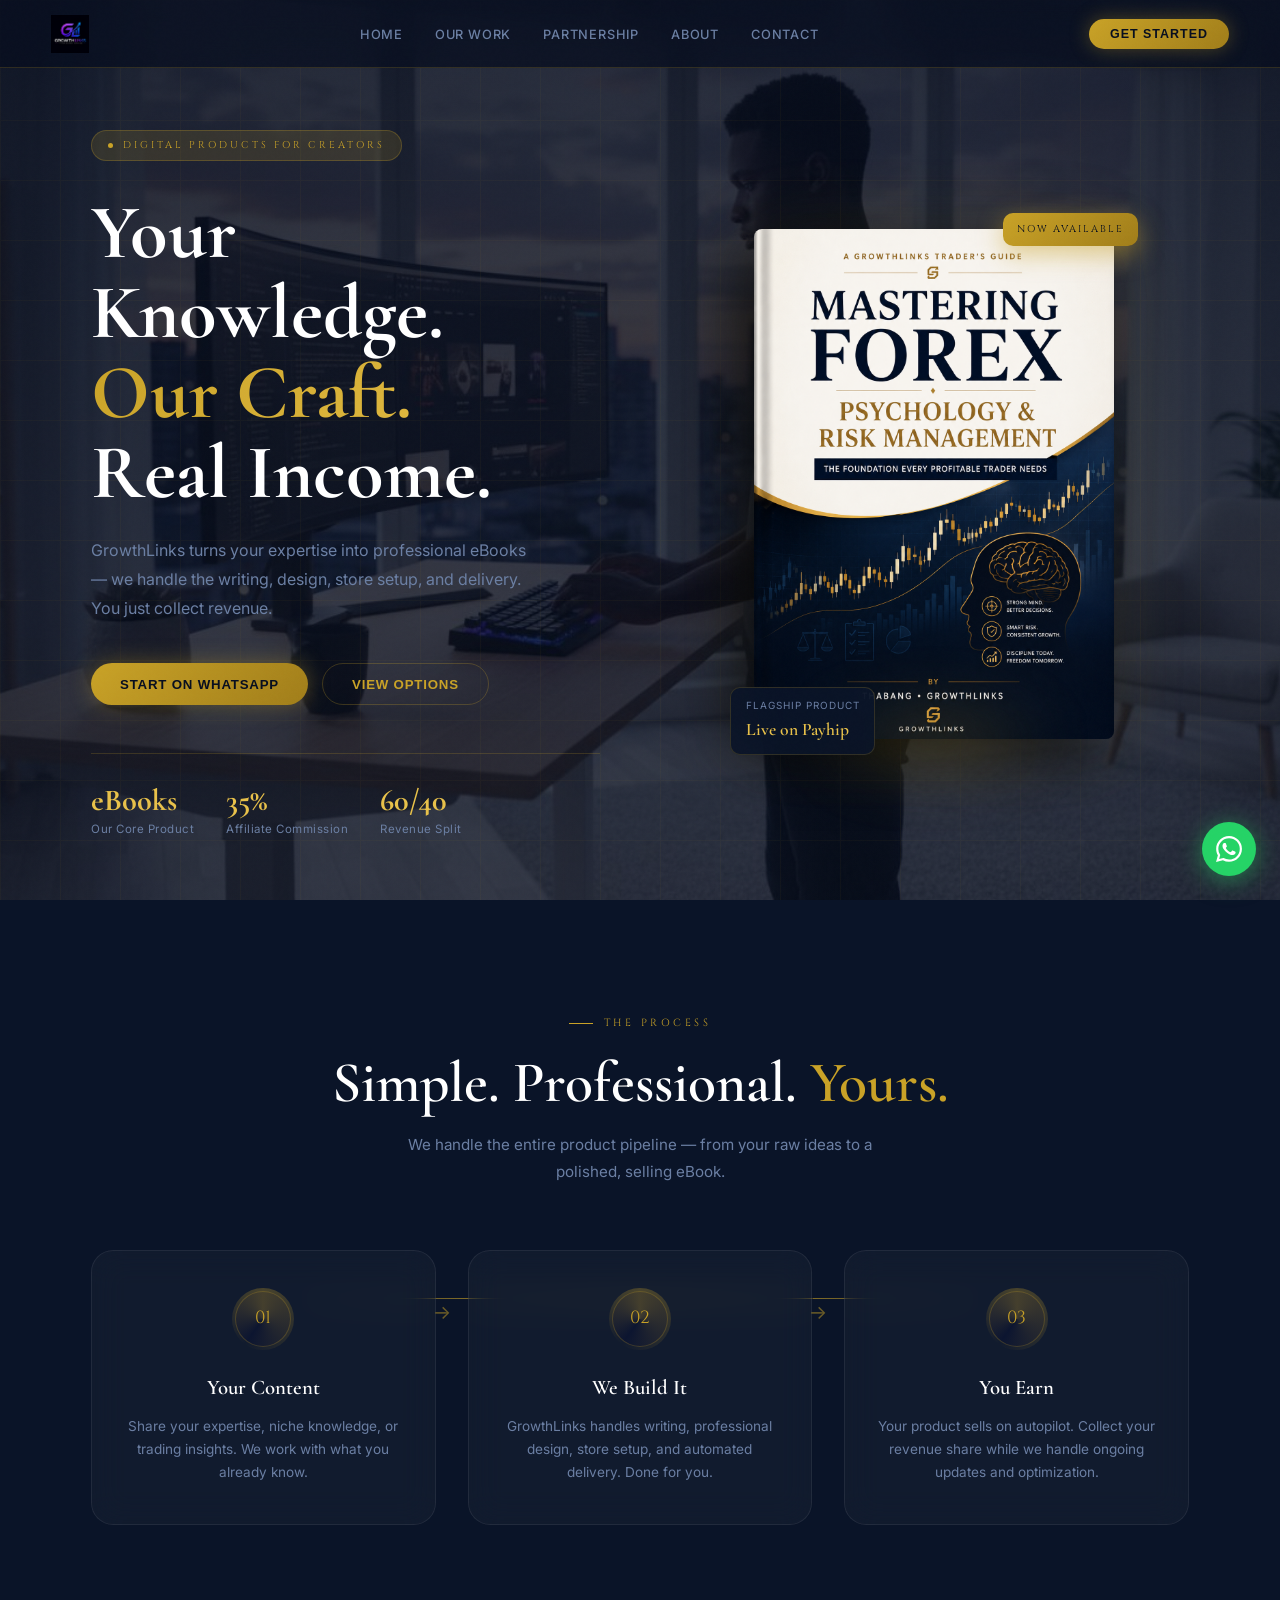
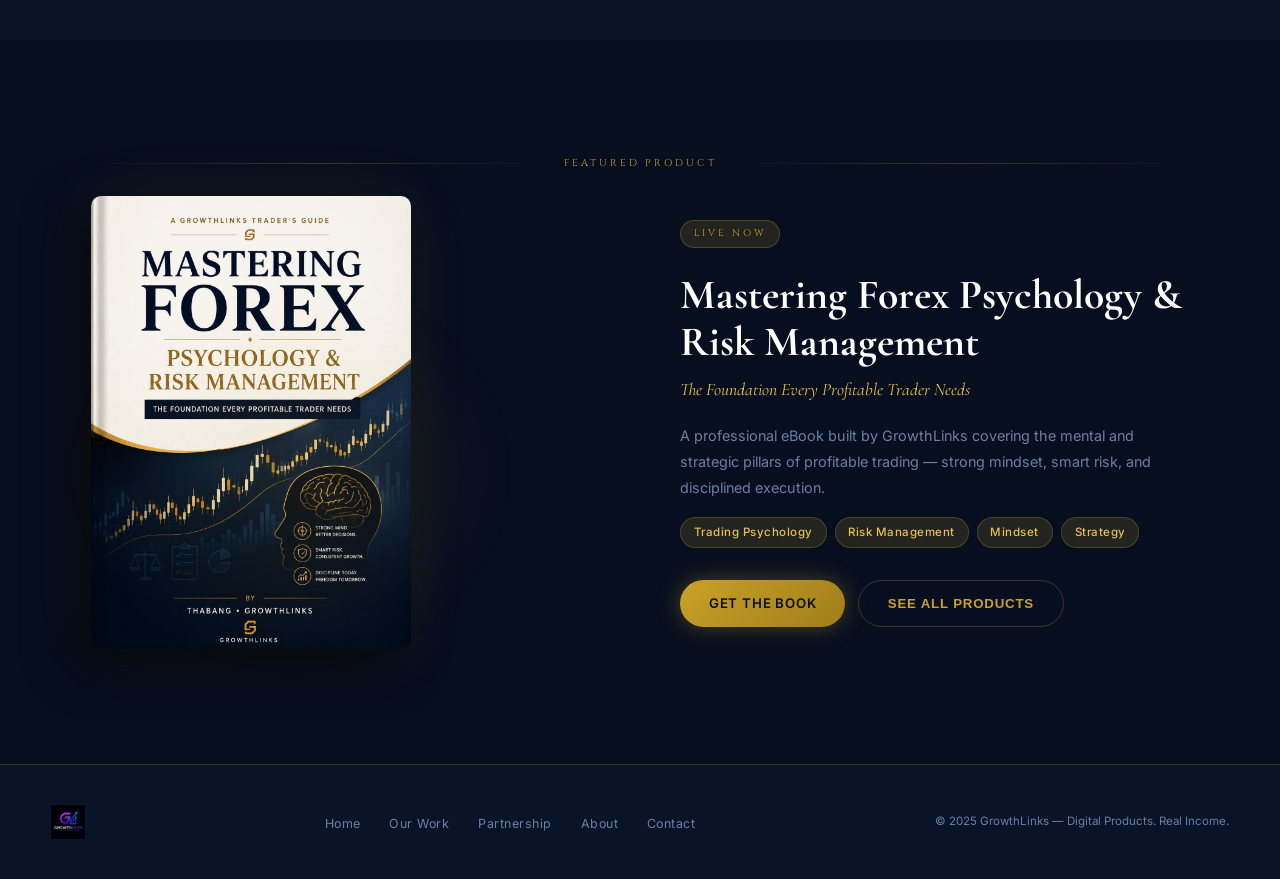
==== Index.html @ 74db0eb9 "Add files via upload" ====
<!DOCTYPE html>
<html lang="en">
<head>
<meta charset="UTF-8"/>
<meta name="viewport" content="width=device-width,initial-scale=1.0"/>
<title>GrowthLinks — Digital Products for Creators</title>
<link rel="preconnect" href="https://fonts.googleapis.com"/>
<link rel="preconnect" href="https://fonts.gstatic.com" crossorigin/>
<link href="https://fonts.googleapis.com/css2?family=Cormorant+Garamond:wght@400;500;600;700&family=Inter:wght@300;400;500;600&family=Cinzel:wght@400;600&display=swap" rel="stylesheet"/>
<style>
/* ═══ TOKENS ═══ */
:root {
  --navy:       #070e1f;
  --navy-mid:   #0a1428;
  --navy-light: #0f1e3d;
  --navy-card:  #0c1530;
  --gold:       #c9a227;
  --gold-light: #e8c14a;
  --gold-dim:   rgba(201,162,39,0.15);
  --gold-border:rgba(201,162,39,0.25);
  --cream:      #f5f0e8;
  --cream-dim:  #d4ccbb;
  --white:      #ffffff;
  --muted:      #6b7fa3;
  --glass:      rgba(255,255,255,0.03);
  --glass-md:   rgba(255,255,255,0.06);
  --border:     rgba(255,255,255,0.07);
  --border-gold:rgba(201,162,39,0.2);

  --ff-display: 'Cormorant Garamond', serif;
  --ff-title:   'Cinzel', serif;
  --ff-body:    'Inter', sans-serif;

  --nav-h: 68px;
  --max-w: 1200px;
  --r:     14px;
  --r-lg:  22px;
}

/* ═══ RESET ═══ */
*,*::before,*::after{box-sizing:border-box;margin:0;padding:0}
html{scroll-behavior:smooth}
body{
  font-family:var(--ff-body);
  background:var(--navy);
  color:var(--cream);
  overflow-x:hidden;
  line-height:1.65;
  -webkit-font-smoothing:antialiased;
}
img{display:block;max-width:100%}
a{text-decoration:none;color:inherit}
::-webkit-scrollbar{width:4px}
::-webkit-scrollbar-track{background:var(--navy)}
::-webkit-scrollbar-thumb{background:var(--gold);border-radius:99px}

/* noise */
body::after{
  content:'';position:fixed;inset:0;z-index:9000;pointer-events:none;
  background-image:url("data:image/svg+xml,%3Csvg viewBox='0 0 256 256' xmlns='http://www.w3.org/2000/svg'%3E%3Cfilter id='n'%3E%3CfeTurbulence type='fractalNoise' baseFrequency='0.9' numOctaves='4'/%3E%3C/filter%3E%3Crect width='100%25' height='100%25' filter='url(%23n)'/%3E%3C/svg%3E");
  opacity:0.022;mix-blend-mode:overlay;
}

/* ═══ NAV ═══ */
#navbar{
  position:fixed;top:0;left:0;right:0;z-index:800;
  height:var(--nav-h);
  display:flex;align-items:center;justify-content:space-between;
  padding:0 clamp(1.2rem,4vw,3.5rem);
  background:rgba(7,14,31,0.75);
  backdrop-filter:blur(20px);
  border-bottom:1px solid var(--border-gold);
  transition:background 0.4s;
}
#navbar.scrolled{background:rgba(7,14,31,0.96)}
.nav-logo{height:38px;width:auto;cursor:pointer}
.nav-links{display:flex;align-items:center;gap:0.2rem;list-style:none}
.nav-links a{
  padding:0.4rem 0.9rem;font-size:0.8rem;font-weight:500;
  letter-spacing:0.8px;text-transform:uppercase;color:var(--muted);
  border-radius:8px;transition:color 0.2s,background 0.2s;
}
.nav-links a:hover{color:var(--cream);background:var(--glass)}
.nav-links a.active{color:var(--gold)}
.nav-cta{
  padding:0.5rem 1.3rem;
  background:linear-gradient(135deg,var(--gold),#a07d1a);
  color:var(--navy);font-size:0.78rem;font-weight:700;
  letter-spacing:1px;text-transform:uppercase;
  border:none;border-radius:99px;cursor:pointer;
  box-shadow:0 0 20px rgba(201,162,39,0.35);
  transition:box-shadow 0.3s,transform 0.2s;
}
.nav-cta:hover{box-shadow:0 0 36px rgba(201,162,39,0.6);transform:translateY(-1px)}
.nav-burger{display:none;flex-direction:column;gap:5px;cursor:pointer;padding:4px}
.nav-burger span{width:22px;height:1.5px;background:var(--cream-dim);border-radius:99px;transition:all 0.3s}
.mobile-nav{
  display:none;position:fixed;top:var(--nav-h);left:0;right:0;
  background:rgba(7,14,31,0.98);backdrop-filter:blur(24px);
  padding:1.5rem 2rem;flex-direction:column;gap:0;z-index:799;
  border-bottom:1px solid var(--border-gold);
}
.mobile-nav.open{display:flex}
.mobile-nav a{
  padding:0.9rem 0;color:var(--muted);font-size:0.9rem;
  border-bottom:1px solid var(--border);
  transition:color 0.2s;
}
.mobile-nav a:last-child{border:none}
.mobile-nav a:hover{color:var(--gold)}

/* ═══ PAGE SYSTEM ═══ */
.page{display:none;min-height:100vh}
.page.active{display:block}

/* ═══ SHARED ═══ */
.wrap{max-width:var(--max-w);margin:0 auto;padding:0 clamp(1.2rem,4vw,3.5rem)}
.section{padding:clamp(5rem,9vw,8rem) 0}
.section-sm{padding:clamp(3rem,6vw,5rem) 0}

/* divider */
.gold-rule{
  display:flex;align-items:center;gap:1rem;margin-bottom:1.5rem;
}
.gold-rule::before,.gold-rule::after{
  content:'';flex:1;height:1px;
  background:linear-gradient(90deg,transparent,var(--gold-border),transparent);
}
.gold-rule-text{
  font-family:var(--ff-title);font-size:0.62rem;
  letter-spacing:3px;color:var(--gold);text-transform:uppercase;
  white-space:nowrap;
}

.eyebrow{
  font-family:var(--ff-title);font-size:0.65rem;
  letter-spacing:3.5px;text-transform:uppercase;
  color:var(--gold);margin-bottom:1.2rem;
  display:flex;align-items:center;gap:0.7rem;
}
.eyebrow::before{content:'';width:24px;height:1px;background:var(--gold)}

.display{
  font-family:var(--ff-display);
  font-size:clamp(3rem,7vw,5.5rem);
  font-weight:600;line-height:1.05;
  color:var(--white);
}
.title{
  font-family:var(--ff-display);
  font-size:clamp(2rem,4.5vw,3.8rem);
  font-weight:600;line-height:1.1;
  color:var(--white);
}
.subtitle{
  font-family:var(--ff-display);
  font-size:clamp(1.3rem,2.5vw,1.8rem);
  font-weight:500;color:var(--gold-light);
}
.body{font-size:0.95rem;color:var(--muted);line-height:1.8}
.gold{color:var(--gold)}
.cream{color:var(--cream)}
.italic{font-style:italic}

/* BUTTONS */
.btn{
  display:inline-flex;align-items:center;gap:0.55rem;
  padding:0.8rem 1.8rem;border-radius:99px;
  font-weight:600;font-size:0.83rem;letter-spacing:0.8px;
  text-transform:uppercase;border:none;cursor:pointer;
  transition:transform 0.2s,box-shadow 0.3s;
  text-decoration:none;
}
.btn:hover{transform:translateY(-2px)}
.btn-gold{
  background:linear-gradient(135deg,var(--gold),#a07d1a);
  color:var(--navy);
  box-shadow:0 0 22px rgba(201,162,39,0.35);
}
.btn-gold:hover{box-shadow:0 0 40px rgba(201,162,39,0.6)}
.btn-outline{
  background:transparent;color:var(--gold);
  border:1px solid var(--gold-border);
}
.btn-outline:hover{background:var(--gold-dim);border-color:var(--gold)}
.btn-glass{
  background:var(--glass-md);color:var(--cream);
  border:1px solid var(--border);
  backdrop-filter:blur(12px);
}
.btn-glass:hover{background:rgba(255,255,255,0.1)}

/* CARDS */
.glass-card{
  background:var(--glass);border:1px solid var(--border);
  border-radius:var(--r-lg);backdrop-filter:blur(16px);
  transition:border-color 0.3s,box-shadow 0.3s,transform 0.3s;
}
.glass-card:hover{
  border-color:var(--border-gold);
  box-shadow:0 20px 50px rgba(201,162,39,0.08);
  transform:translateY(-3px);
}

/* REVEAL */
.reveal{opacity:0;transform:translateY(24px);transition:opacity 0.7s ease,transform 0.7s ease}
.reveal.visible{opacity:1;transform:none}
.d1{transition-delay:0.1s}.d2{transition-delay:0.2s}
.d3{transition-delay:0.3s}.d4{transition-delay:0.4s}
.d5{transition-delay:0.5s}.d6{transition-delay:0.6s}

/* ═══════════════════════════
   HOME
═══════════════════════════ */

/* HERO */
#home-hero{
  position:relative;min-height:100vh;
  display:flex;align-items:center;
  padding-top:var(--nav-h);overflow:hidden;
  background:var(--navy);
}
.hero-radial{
  position:absolute;inset:0;pointer-events:none;
  background:
    linear-gradient(160deg,rgba(7,14,31,0.88) 0%,rgba(7,14,31,0.65) 100%),
    url('[data-uri]') center/cover no-repeat;
}
.hero-lines{
  position:absolute;inset:0;pointer-events:none;opacity:0.04;
  background-image:
    linear-gradient(var(--gold) 1px,transparent 1px),
    linear-gradient(90deg,var(--gold) 1px,transparent 1px);
  background-size:60px 60px;
}
.hero-inner{
  position:relative;z-index:1;
  display:grid;grid-template-columns:1fr 1fr;
  gap:5rem;align-items:center;
}
.hero-left{}
.hero-kicker{
  display:inline-flex;align-items:center;gap:0.6rem;
  font-family:var(--ff-title);font-size:0.62rem;
  letter-spacing:3px;text-transform:uppercase;color:var(--gold);
  background:var(--gold-dim);border:1px solid var(--gold-border);
  padding:0.4rem 1rem;border-radius:99px;margin-bottom:2rem;
}
.hero-kicker-dot{width:5px;height:5px;border-radius:50%;background:var(--gold);animation:pulse 2s infinite}
@keyframes pulse{0%,100%{opacity:1}50%{opacity:0.3}}
.hero-title{
  font-family:var(--ff-display);
  font-size:clamp(3.2rem,6vw,5.2rem);
  font-weight:700;line-height:1.04;
  color:var(--white);margin-bottom:1.5rem;
}
.hero-title .accent{
  display:block;
  background:linear-gradient(135deg,var(--gold),var(--gold-light));
  -webkit-background-clip:text;-webkit-text-fill-color:transparent;
}
.hero-sub{
  font-size:1rem;color:var(--muted);line-height:1.8;
  max-width:440px;margin-bottom:2.5rem;
}
.hero-btns{display:flex;gap:0.9rem;flex-wrap:wrap;margin-bottom:3rem}
.hero-proof{
  display:flex;gap:2rem;
  padding-top:2rem;border-top:1px solid var(--border-gold);
  flex-wrap:wrap;
}
.proof-item{}
.proof-val{
  font-family:var(--ff-display);font-size:1.9rem;font-weight:700;
  color:var(--gold-light);line-height:1;
}
.proof-label{font-size:0.72rem;color:var(--muted);letter-spacing:0.5px;margin-top:0.2rem}

/* Book visual */
.hero-right{
  display:flex;justify-content:center;align-items:center;
  position:relative;
}
.book-wrap{
  position:relative;z-index:1;
  animation:bookFloat 5s ease-in-out infinite;
}
@keyframes bookFloat{0%,100%{transform:translateY(0) rotate(-1deg)}50%{transform:translateY(-16px) rotate(1deg)}}
.book-img{
  width:100%;max-width:360px;
  border-radius:8px;
  box-shadow:
    -20px 20px 60px rgba(0,0,0,0.7),
    0 0 80px rgba(201,162,39,0.12),
    inset -2px 0 8px rgba(0,0,0,0.4);
}
.book-glow{
  position:absolute;bottom:-10%;left:50%;transform:translateX(-50%);
  width:280px;height:100px;
  background:radial-gradient(ellipse,rgba(201,162,39,0.25),transparent 65%);
  filter:blur(30px);pointer-events:none;
}
.book-badge{
  position:absolute;top:-1rem;right:-1.5rem;
  background:linear-gradient(135deg,var(--gold),#a07d1a);
  color:var(--navy);
  font-family:var(--ff-title);font-size:0.62rem;letter-spacing:2px;
  text-transform:uppercase;
  padding:0.5rem 0.9rem;border-radius:10px;
  box-shadow:0 8px 24px rgba(201,162,39,0.5);
  animation:badgePop 4s ease-in-out infinite;
}
@keyframes badgePop{0%,100%{transform:translateY(0) rotate(2deg)}50%{transform:translateY(-6px) rotate(-1deg)}}
.book-badge-live{position:absolute;bottom:-1rem;left:-1.5rem;background:rgba(10,20,40,0.9);border:1px solid var(--border-gold);border-radius:10px;padding:0.6rem 0.9rem;backdrop-filter:blur(12px)}
.badge-live-label{font-size:0.62rem;color:var(--muted);letter-spacing:1px;text-transform:uppercase}
.badge-live-val{font-family:var(--ff-display);font-size:1.1rem;color:var(--gold-light);font-weight:600;margin-top:0.1rem}

/* HOW IT WORKS */
#home-how{background:var(--navy-mid)}
.how-steps{
  display:grid;grid-template-columns:repeat(3,1fr);
  gap:2rem;margin-top:4rem;position:relative;
}
.how-steps::before{
  content:'';position:absolute;
  top:48px;left:calc(16.66% + 2rem);
  width:calc(66.66% - 4rem);height:1px;
  background:linear-gradient(90deg,var(--gold-border),var(--gold),var(--gold-border));
}
.how-step{text-align:center;padding:2.5rem 2rem;position:relative}
.how-step-num{
  width:56px;height:56px;border-radius:50%;
  background:var(--navy-card);border:1px solid var(--gold-border);
  display:grid;place-items:center;margin:0 auto 1.5rem;
  font-family:var(--ff-title);font-size:1.1rem;color:var(--gold);
  position:relative;z-index:1;
}
.how-step-num::after{
  content:'';position:absolute;inset:-4px;border-radius:50%;
  background:conic-gradient(var(--gold),transparent 60%,var(--gold) 100%);
  z-index:-1;opacity:0.3;animation:spinSlow 8s linear infinite;
}
@keyframes spinSlow{to{transform:rotate(360deg)}}
.how-step-title{font-family:var(--ff-display);font-size:1.3rem;font-weight:600;color:var(--white);margin-bottom:0.6rem}
.how-step-body{font-size:0.85rem;color:var(--muted);line-height:1.7}
.how-step-arrow{
  position:absolute;top:46px;right:-1rem;
  font-size:1.2rem;color:var(--gold);opacity:0.5;
  z-index:2;
}

/* FEATURED PRODUCT */
#home-featured{background:var(--navy)}
.featured-inner{
  display:grid;grid-template-columns:1fr 1fr;
  gap:5rem;align-items:center;
}
.feat-book{position:relative}
.feat-book-img{
  width:100%;max-width:320px;
  border-radius:10px;
  box-shadow:-16px 16px 48px rgba(0,0,0,0.6),0 0 60px rgba(201,162,39,0.1);
}
.feat-glow{
  position:absolute;inset:-20px;
  background:radial-gradient(ellipse 60% 60% at 40% 60%,rgba(201,162,39,0.1),transparent 65%);
  filter:blur(20px);pointer-events:none;
}
.feat-content{}
.feat-tag{
  display:inline-block;
  font-family:var(--ff-title);font-size:0.6rem;letter-spacing:3px;
  text-transform:uppercase;color:var(--gold);
  background:var(--gold-dim);border:1px solid var(--gold-border);
  padding:0.3rem 0.8rem;border-radius:99px;margin-bottom:1.5rem;
}
.feat-title{font-family:var(--ff-display);font-size:clamp(1.8rem,3.5vw,2.6rem);font-weight:700;color:var(--white);margin-bottom:0.5rem;line-height:1.15}
.feat-subtitle{font-family:var(--ff-display);font-size:1.1rem;color:var(--gold-light);margin-bottom:1.2rem;font-style:italic}
.feat-desc{font-size:0.9rem;color:var(--muted);line-height:1.8;margin-bottom:1rem}
.feat-pills{display:flex;gap:0.5rem;flex-wrap:wrap;margin-bottom:2rem}
.feat-pill{
  font-size:0.72rem;font-weight:500;
  background:var(--gold-dim);border:1px solid var(--gold-border);
  color:var(--gold-light);padding:0.3rem 0.8rem;border-radius:99px;
  letter-spacing:0.5px;
}
.feat-btns{display:flex;gap:0.8rem;flex-wrap:wrap}

/* ═══════════════════════════
   OUR WORK
═══════════════════════════ */
#work-hero{
  padding-top:calc(var(--nav-h) + 5rem);padding-bottom:4rem;
  background:var(--navy);text-align:center;position:relative;overflow:hidden;
}
.work-hero-glow{
  position:absolute;top:-30%;left:50%;transform:translateX(-50%);
  width:700px;height:500px;
  background:radial-gradient(ellipse,rgba(201,162,39,0.07),transparent 60%);
  filter:blur(60px);pointer-events:none;
}
#work-grid-section{background:var(--navy);padding-bottom:6rem}
.work-grid{
  display:grid;grid-template-columns:repeat(2,1fr);
  gap:2rem;
}
.work-card{
  background:var(--navy-card);
  border:1px solid var(--border-gold);
  border-radius:var(--r-lg);overflow:hidden;
  transition:transform 0.3s,box-shadow 0.3s;
}
.work-card:hover{transform:translateY(-4px);box-shadow:0 20px 50px rgba(201,162,39,0.1)}
.work-card-cover{
  aspect-ratio:3/4;max-height:320px;overflow:hidden;
  background:var(--navy-light);
  display:flex;align-items:center;justify-content:center;
  position:relative;
}
.work-card-cover img{width:100%;height:100%;object-fit:cover}
.work-card-cover.placeholder{
  background:linear-gradient(135deg,var(--navy-light),var(--navy-mid));
}
.placeholder-inner{
  text-align:center;padding:2rem;
}
.placeholder-lock{font-size:2.5rem;margin-bottom:1rem;opacity:0.3}
.placeholder-label{
  font-family:var(--ff-title);font-size:0.62rem;
  letter-spacing:3px;color:var(--muted);text-transform:uppercase;
}
.coming-soon-badge{
  position:absolute;top:1rem;right:1rem;
  background:rgba(7,14,31,0.9);
  border:1px solid var(--border-gold);
  font-family:var(--ff-title);font-size:0.6rem;letter-spacing:2px;
  color:var(--gold);padding:0.3rem 0.7rem;border-radius:99px;
  text-transform:uppercase;
}
.work-card-body{padding:1.5rem 1.8rem}
.work-card-num{font-family:var(--ff-title);font-size:0.6rem;letter-spacing:2px;color:var(--muted);text-transform:uppercase;margin-bottom:0.5rem}
.work-card-title{font-family:var(--ff-display);font-size:1.3rem;font-weight:700;color:var(--white);margin-bottom:0.3rem;line-height:1.2}
.work-card-sub{font-size:0.8rem;color:var(--gold-light);margin-bottom:0.7rem;font-style:italic}
.work-card-desc{font-size:0.82rem;color:var(--muted);line-height:1.7;margin-bottom:1.2rem}

/* ═══════════════════════════
   PARTNERSHIP
═══════════════════════════ */
#partner-hero{
  padding-top:calc(var(--nav-h) + 5rem);padding-bottom:4rem;
  background:var(--navy);text-align:center;position:relative;overflow:hidden;
}
.partner-hero-glow{
  position:absolute;inset:0;pointer-events:none;
  background:
    linear-gradient(170deg,rgba(7,14,31,0.92) 0%,rgba(7,14,31,0.7) 100%),
    url('[data-uri]') center 30%/cover no-repeat;
}
#partner-cards-section{background:var(--navy-mid);padding-bottom:6rem}
.partner-grid{
  display:grid;grid-template-columns:1fr 1fr;
  gap:2rem;margin-top:1rem;
}
.partner-card{
  border-radius:var(--r-lg);padding:3rem 2.5rem;
  position:relative;overflow:hidden;
}
.partner-card.affiliate{
  background:var(--navy-card);
  border:1px solid var(--border-gold);
}
.partner-card.personalized{
  background:linear-gradient(160deg,rgba(201,162,39,0.08),var(--navy-card));
  border:1px solid var(--gold-border);
  box-shadow:0 0 60px rgba(201,162,39,0.08);
}
.partner-card.personalized::before{
  content:'';position:absolute;top:0;left:0;right:0;height:2px;
  background:linear-gradient(90deg,transparent,var(--gold),transparent);
}
.partner-recommended{
  position:absolute;top:1.2rem;right:1.2rem;
  background:linear-gradient(135deg,var(--gold),#a07d1a);
  color:var(--navy);
  font-family:var(--ff-title);font-size:0.58rem;letter-spacing:2px;
  text-transform:uppercase;padding:0.3rem 0.8rem;border-radius:99px;
  font-weight:700;
}
.partner-icon{
  width:56px;height:56px;border-radius:14px;
  display:grid;place-items:center;font-size:1.5rem;
  margin-bottom:1.5rem;
}
.partner-icon.ic1{background:rgba(201,162,39,0.1);border:1px solid var(--gold-border)}
.partner-icon.ic2{background:rgba(201,162,39,0.18);border:1px solid rgba(201,162,39,0.35)}
.partner-type{
  font-family:var(--ff-title);font-size:0.62rem;letter-spacing:3px;
  text-transform:uppercase;color:var(--gold);margin-bottom:0.5rem;
}
.partner-name{
  font-family:var(--ff-display);font-size:2rem;font-weight:700;
  color:var(--white);margin-bottom:0.8rem;line-height:1.1;
}
.partner-tagline{font-size:0.88rem;color:var(--muted);line-height:1.7;margin-bottom:2rem}
.partner-features{list-style:none;margin-bottom:2rem;display:flex;flex-direction:column;gap:0.7rem}
.partner-features li{
  display:flex;align-items:flex-start;gap:0.8rem;
  font-size:0.85rem;color:var(--cream-dim);line-height:1.5;
}
.partner-check{
  width:18px;height:18px;border-radius:50%;flex-shrink:0;margin-top:1px;
  background:var(--gold-dim);border:1px solid var(--gold-border);
  display:grid;place-items:center;
  font-size:0.6rem;color:var(--gold);
}
.partner-highlight{
  background:rgba(201,162,39,0.06);border:1px solid var(--gold-border);
  border-radius:12px;padding:1.2rem;margin-bottom:2rem;
}
.partner-highlight-label{
  font-family:var(--ff-title);font-size:0.58rem;letter-spacing:2px;
  text-transform:uppercase;color:var(--gold);margin-bottom:0.8rem;
}
.partner-stat-row{display:flex;gap:1.5rem;flex-wrap:wrap}
.p-stat-val{font-family:var(--ff-display);font-size:1.8rem;font-weight:700;color:var(--gold-light);line-height:1}
.p-stat-label{font-size:0.72rem;color:var(--muted);margin-top:0.2rem}
.partner-note{
  font-size:0.78rem;color:var(--muted);line-height:1.6;
  border-top:1px solid var(--border);padding-top:1.2rem;
  font-style:italic;
}

.partner-compare{
  margin-top:3rem;
  background:var(--navy-card);border:1px solid var(--border-gold);
  border-radius:var(--r-lg);padding:2.5rem;
}
.pc-title{font-family:var(--ff-display);font-size:1.4rem;font-weight:600;color:var(--white);margin-bottom:1.5rem;text-align:center}
.pc-row{
  display:flex;gap:2rem;align-items:flex-start;
  padding:1rem 0;border-bottom:1px solid var(--border);
}
.pc-row:last-child{border:none}
.pc-label{font-size:0.8rem;color:var(--muted);width:120px;flex-shrink:0;padding-top:2px}
.pc-affiliate{flex:1;font-size:0.82rem;color:var(--cream-dim);line-height:1.5}
.pc-personal{flex:1;font-size:0.82rem;color:var(--gold-light);line-height:1.5}
.pc-header{font-family:var(--ff-title);font-size:0.62rem;letter-spacing:2px;text-transform:uppercase;color:var(--gold)}

/* ═══════════════════════════
   ABOUT
═══════════════════════════ */
#about-hero{
  padding-top:calc(var(--nav-h) + 5rem);padding-bottom:4rem;
  background:var(--navy);position:relative;overflow:hidden;
}
.about-bg-glow{
  position:absolute;inset:0;pointer-events:none;z-index:0;
  background:
    linear-gradient(160deg,rgba(7,14,31,0.93) 0%,rgba(7,14,31,0.75) 100%),
    url('[data-uri]') center/cover no-repeat;
}
#about-hero .wrap{position:relative;z-index:1}
.about-mission-grid{
  display:grid;grid-template-columns:1fr 1fr;
  gap:5rem;align-items:start;margin-bottom:5rem;
}
.about-values{margin-top:4rem}
.values-grid{display:grid;grid-template-columns:repeat(2,1fr);gap:1.5rem;margin-top:2.5rem}
.value-card{
  padding:2rem;
  background:var(--navy-card);border:1px solid var(--border-gold);
  border-radius:var(--r-lg);
  transition:transform 0.3s,border-color 0.3s;
}
.value-card:hover{transform:translateY(-3px);border-color:var(--gold)}
.value-icon{font-size:1.4rem;margin-bottom:0.8rem}
.value-title{font-family:var(--ff-display);font-size:1.1rem;font-weight:600;color:var(--white);margin-bottom:0.4rem}
.value-body{font-size:0.82rem;color:var(--muted);line-height:1.7}

/* ═══════════════════════════
   CONTACT
═══════════════════════════ */
#contact-hero{
  padding-top:calc(var(--nav-h) + 5rem);padding-bottom:4rem;
  background:var(--navy);text-align:center;position:relative;overflow:hidden;
}
.contact-bg-glow{
  position:absolute;top:-20%;left:50%;transform:translateX(-50%);
  width:800px;height:500px;
  background:radial-gradient(ellipse,rgba(201,162,39,0.07),transparent 60%);
  filter:blur(70px);pointer-events:none;
}
#contact-cards{background:var(--navy);padding-bottom:6rem}
.contact-main-grid{
  display:grid;grid-template-columns:1fr 1fr;
  gap:3rem;align-items:start;
}
.contact-channels{display:flex;flex-direction:column;gap:1rem}
.contact-channel{
  display:flex;align-items:center;gap:1.2rem;
  padding:1.2rem 1.5rem;
  background:var(--navy-card);border:1px solid var(--border-gold);
  border-radius:var(--r);
  transition:border-color 0.3s,transform 0.3s;
  text-decoration:none;color:inherit;
}
.contact-channel:hover{border-color:var(--gold);transform:translateX(4px)}
.ch-icon{
  width:44px;height:44px;border-radius:12px;
  display:grid;place-items:center;font-size:1.2rem;flex-shrink:0;
}
.ch-icon.gold{background:var(--gold-dim);border:1px solid var(--gold-border)}
.ch-icon.green{background:rgba(16,185,129,0.1);border:1px solid rgba(16,185,129,0.2)}
.ch-icon.blue{background:rgba(59,130,246,0.1);border:1px solid rgba(59,130,246,0.2)}
.ch-label{font-size:0.68rem;color:var(--muted);letter-spacing:1.5px;text-transform:uppercase;margin-bottom:0.2rem}
.ch-value{font-size:0.9rem;font-weight:500;color:var(--cream)}
.ch-sub{font-size:0.72rem;color:var(--muted);margin-top:0.1rem}

.contact-cta-box{
  background:linear-gradient(160deg,rgba(201,162,39,0.07),var(--navy-card));
  border:1px solid var(--gold-border);
  border-radius:var(--r-lg);padding:2.5rem;
  position:relative;overflow:hidden;
}
.contact-cta-box::before{
  content:'';position:absolute;top:0;left:0;right:0;height:1px;
  background:linear-gradient(90deg,transparent,var(--gold),transparent);
}
.cta-box-title{font-family:var(--ff-display);font-size:1.8rem;font-weight:700;color:var(--white);margin-bottom:0.5rem}
.cta-box-sub{font-size:0.88rem;color:var(--muted);line-height:1.75;margin-bottom:1.8rem}
.cta-btns{display:flex;flex-direction:column;gap:0.8rem}

/* FLOATING WA */
.wa-float{
  position:fixed;bottom:1.5rem;right:1.5rem;z-index:700;
  width:54px;height:54px;border-radius:50%;background:#25D366;
  display:grid;place-items:center;
  box-shadow:0 4px 24px rgba(37,211,102,0.5);
  transition:transform 0.2s;animation:waPop 3s infinite;
  text-decoration:none;
}
.wa-float:hover{transform:scale(1.1)}
.wa-float svg{width:26px;height:26px;fill:#fff}
@keyframes waPop{0%,100%{box-shadow:0 4px 24px rgba(37,211,102,0.5)}50%{box-shadow:0 4px 40px rgba(37,211,102,0.8),0 0 0 8px rgba(37,211,102,0.1)}}

/* FOOTER */
footer{
  background:var(--navy-mid);
  border-top:1px solid var(--border-gold);
  padding:2.5rem clamp(1.2rem,4vw,3.5rem);
  display:flex;align-items:center;justify-content:space-between;
  flex-wrap:wrap;gap:1.2rem;
}
.footer-logo{height:34px;width:auto}
.footer-nav{display:flex;gap:1.8rem;list-style:none;flex-wrap:wrap}
.footer-nav a{font-size:0.78rem;color:var(--muted);letter-spacing:0.5px;transition:color 0.2s}
.footer-nav a:hover{color:var(--gold)}
.footer-copy{font-size:0.72rem;color:var(--muted)}

/* ═══ RESPONSIVE ═══ */
@media(max-width:960px){
  .hero-inner,.about-mission-grid,.featured-inner,.contact-main-grid{grid-template-columns:1fr;gap:3rem}
  .hero-right{display:none}
  .partner-grid{grid-template-columns:1fr}
  .work-grid{grid-template-columns:1fr}
  .values-grid{grid-template-columns:1fr}
  .how-steps{grid-template-columns:1fr;gap:1rem}
  .how-steps::before{display:none}
  .how-step-arrow{display:none}
  .nav-links,.nav-cta{display:none}
  .nav-burger{display:flex}
  footer{flex-direction:column;text-align:center}
  .footer-nav{justify-content:center}
}
@media(max-width:600px){
  .hero-btns,.feat-btns,.cta-btns{flex-direction:column;align-items:flex-start}
  .cta-btns{align-items:stretch}
  .hero-proof{gap:1.5rem}
  .pc-row{flex-direction:column;gap:0.5rem}
  .pc-label{width:auto}
}
</style>
</head>
<body>

<!-- NAVBAR -->
<nav id="navbar">
  <img src="[data-uri]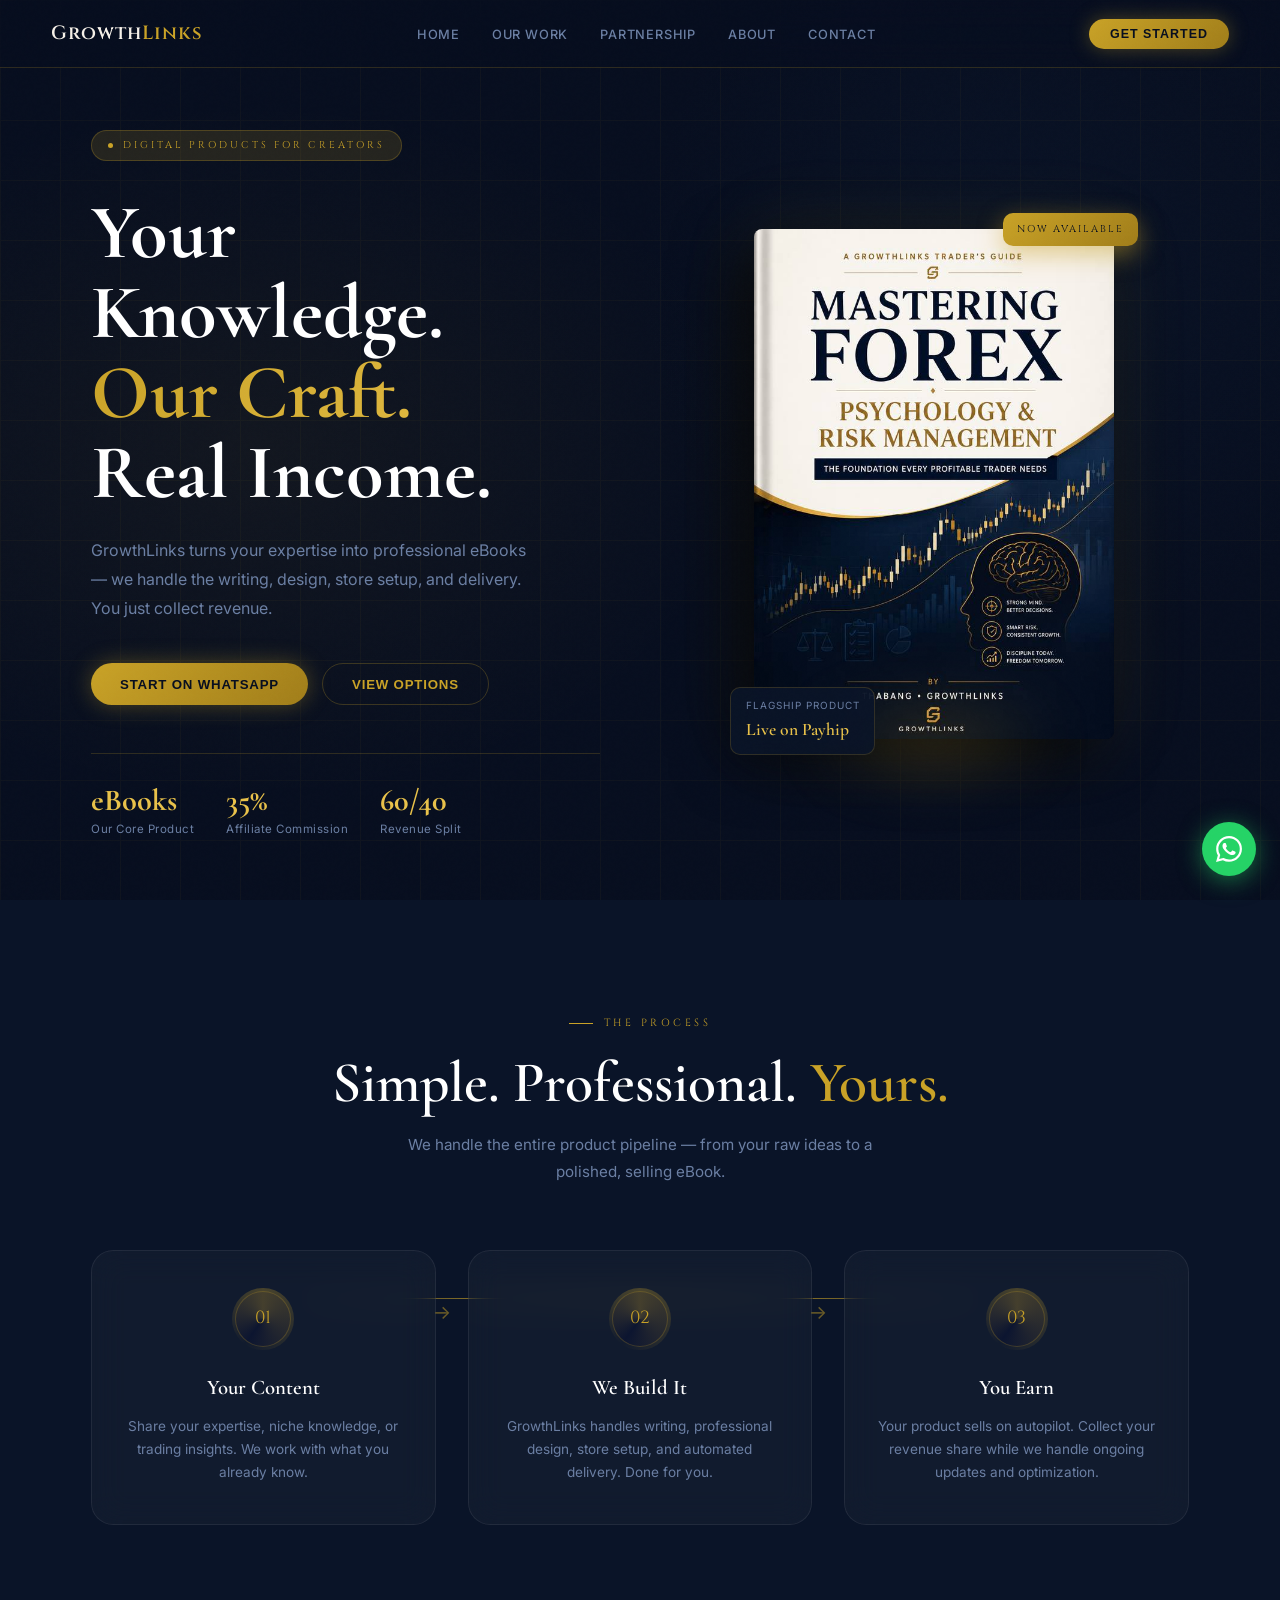
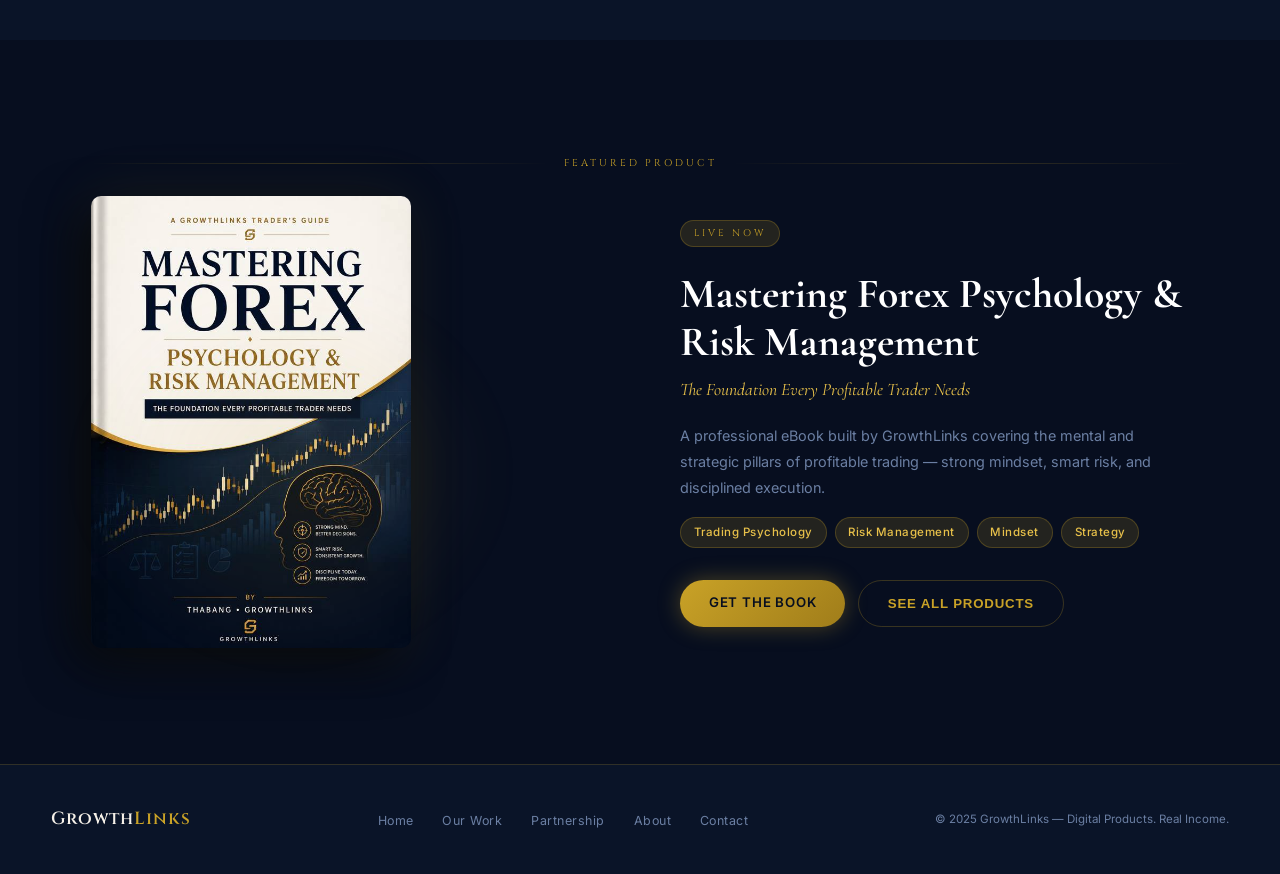
